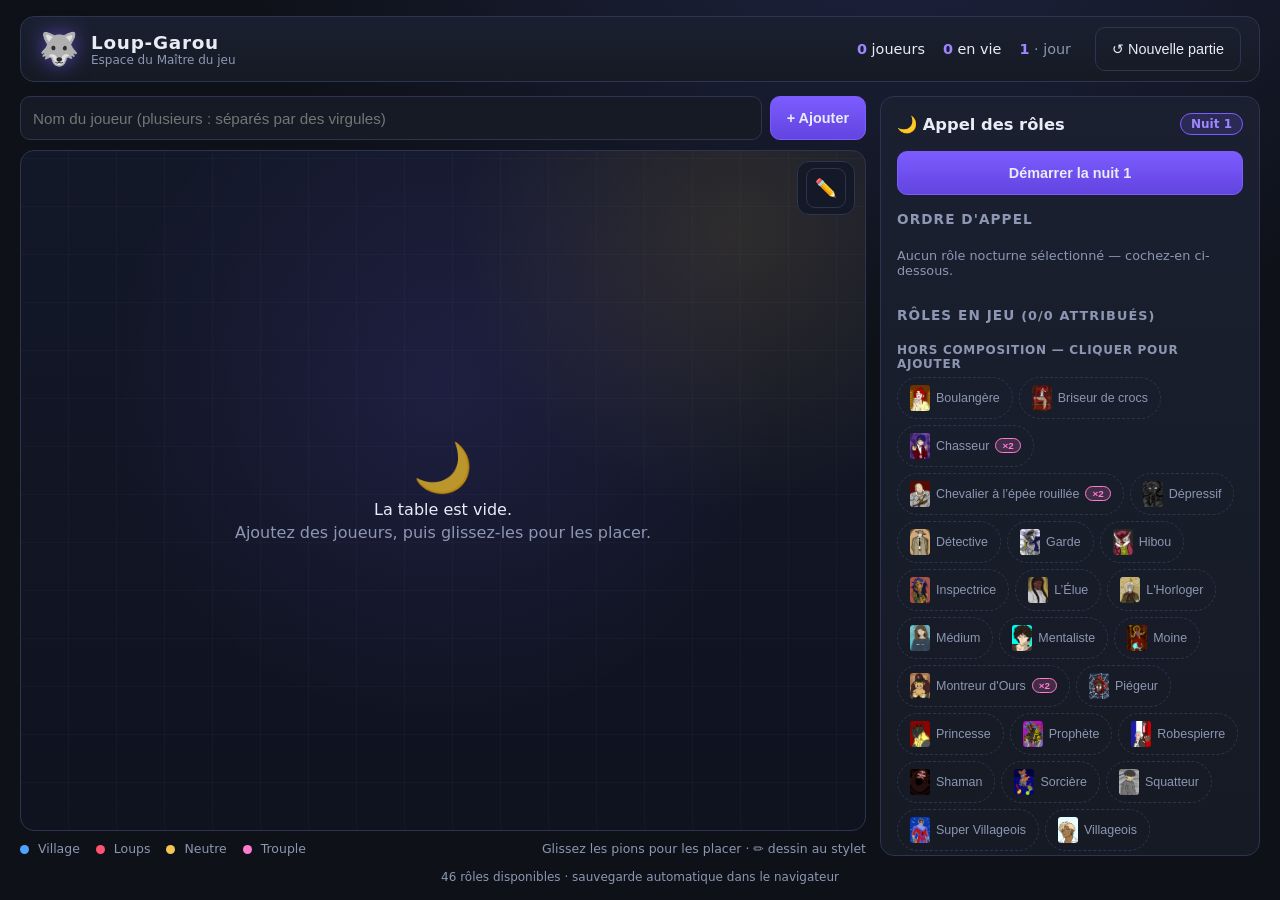
==== appMJ/index.html @ b8439ca7 "0.0.31" ====
<!doctype html>
<html lang="fr">
  <head>
    <meta charset="UTF-8" />
    <meta name="viewport" content="width=device-width, initial-scale=1.0, maximum-scale=1.0, user-scalable=no, viewport-fit=cover" />
    <title>Loup-Garou — Maître du jeu</title>
    <script type="module" crossorigin src="./assets/index-BihNCAXI.js"></script>
    <link rel="stylesheet" crossorigin href="./assets/index-w0S94AZw.css">
  </head>
  <body>
    <div id="root"></div>
  </body>
</html>
---- appMJ/assets/index-w0S94AZw.css ----
:root{--bg: #0e1118;--bg-2: #151a24;--panel: #1a2030;--panel-2: #212941;--line: #2c3550;--text: #e8ecf6;--muted: #8d97b3;--accent: #7c5cff;--accent-2: #9d86ff;--danger: #ff5470;--success: #3ddc97;--gold: #f5c451;--village: #4ea3ff;--loups: #ff5470;--neutre: #f5c451;--trouple: #ff7ad0;--radius: 14px;font-size:16px}*{box-sizing:border-box}html,body,#root{height:100%;margin:0}html{-webkit-text-size-adjust:100%}body{background:radial-gradient(1200px 800px at 70% -10%,#1d2340 0%,var(--bg) 55%);color:var(--text);font-family:Segoe UI,system-ui,-apple-system,Roboto,sans-serif;-webkit-font-smoothing:antialiased;overscroll-behavior:none;touch-action:manipulation}.app{height:100dvh;display:flex;flex-direction:column;padding:16px 20px;gap:14px;min-height:0}button,.btn,.role-chip,.token,.tool,.swatch{-webkit-tap-highlight-color:transparent;touch-action:manipulation}.muted{color:var(--muted)}.small{font-size:.8rem}.topbar{display:flex;align-items:center;gap:24px;background:linear-gradient(180deg,var(--panel) 0%,var(--bg-2) 100%);border:1px solid var(--line);border-radius:var(--radius);padding:10px 18px}.brand{display:flex;align-items:center;gap:12px}.brand-icon{font-size:2rem;filter:drop-shadow(0 0 10px rgba(124,92,255,.6))}.brand h1{margin:0;font-size:1.15rem;letter-spacing:.04em}.brand p{margin:0;font-size:.75rem}.stats{display:flex;gap:18px;margin-left:auto;font-size:.9rem}.stat b{color:var(--accent-2)}.topbar-actions{display:flex;gap:8px}.layout{flex:1;min-height:0;display:grid;grid-template-columns:minmax(0,1fr) 380px;gap:14px}.footer{text-align:center;font-size:.75rem}.btn{border:1px solid var(--line);background:var(--panel-2);color:var(--text);padding:10px 16px;border-radius:10px;font-size:.9rem;cursor:pointer;transition:transform .08s ease,background .15s ease,border-color .15s ease;white-space:nowrap;min-height:44px}.btn:hover:not(:disabled){border-color:var(--accent);transform:translateY(-1px)}.btn:disabled{opacity:.4;cursor:not-allowed}.btn-primary{background:linear-gradient(180deg,var(--accent) 0%,#6244e0 100%);border-color:var(--accent);font-weight:600}.btn-primary:hover:not(:disabled){background:linear-gradient(180deg,var(--accent-2) 0%,var(--accent) 100%)}.btn-danger{background:#ff547026;border-color:var(--danger);color:var(--danger)}.btn-success{background:#3ddc9721;border-color:var(--success);color:var(--success)}.btn-ghost{background:transparent}.btn-block{width:100%}.btn-icon{padding:8px 10px}.btn-mini{width:34px;height:34px;border-radius:8px;border:1px solid var(--line);background:transparent;color:var(--muted);cursor:pointer;font-size:1rem;line-height:1;min-height:34px}.btn-mini:hover:not(:disabled){color:var(--text);border-color:var(--accent)}.btn-mini:disabled{opacity:.3;cursor:not-allowed}.board-panel{display:flex;flex-direction:column;gap:10px;min-height:0}.add-form{display:flex;gap:8px}.add-form input{flex:1}input,select{background:var(--bg-2);border:1px solid var(--line);color:var(--text);border-radius:10px;padding:9px 12px;font-size:.95rem;outline:none;min-height:44px}input:focus,select:focus{border-color:var(--accent)}.board{flex:1;min-height:420px;border:1px solid var(--line);border-radius:var(--radius);overflow:hidden;background:radial-gradient(circle at 50% 35%,rgba(124,92,255,.12) 0%,transparent 55%),repeating-linear-gradient(0deg,transparent 0 47px,rgba(255,255,255,.025) 47px 48px),repeating-linear-gradient(90deg,transparent 0 47px,rgba(255,255,255,.025) 47px 48px),linear-gradient(180deg,#131829,#0f1320);touch-action:none;position:relative}.board-glow{position:absolute;top:0;right:0;bottom:0;left:0;pointer-events:none;background:radial-gradient(circle at 85% 12%,rgba(245,196,81,.12) 0%,transparent 30%)}.board-empty{position:absolute;top:0;right:0;bottom:0;left:0;display:flex;flex-direction:column;align-items:center;justify-content:center;gap:4px;text-align:center;pointer-events:none}.board-empty-icon{font-size:3rem;opacity:.7}.board-empty p{margin:0}.token{position:absolute;transform:translate(-50%,-50%);display:flex;flex-direction:column;align-items:center;gap:5px;cursor:grab;-webkit-user-select:none;user-select:none;z-index:2}.token:active{cursor:grabbing}.token-circle{width:60px;height:60px;border-radius:50%;display:flex;align-items:center;justify-content:center;font-size:1.6rem;font-weight:700;background:var(--panel-2);border:2px solid var(--line);box-shadow:0 6px 16px #00000073;transition:transform .08s ease,box-shadow .15s ease;overflow:hidden}.token-circle img{width:100%;height:100%;object-fit:cover;object-position:top center;pointer-events:none;display:block}.token-initial{color:var(--muted)}.token:hover .token-circle{transform:scale(1.08)}.token.team-village .token-circle{border-color:var(--village);box-shadow:0 0 14px #4ea3ff73,0 6px 16px #00000073}.token.team-loups .token-circle{border-color:var(--loups);box-shadow:0 0 14px #ff547080,0 6px 16px #00000073}.token.team-neutre .token-circle{border-color:var(--neutre);box-shadow:0 0 14px #f5c45173,0 6px 16px #00000073}.token.team-trouple .token-circle{border-color:var(--trouple);box-shadow:0 0 14px #ff7ad073,0 6px 16px #00000073}.token.selected .token-circle{outline:3px solid var(--accent);outline-offset:3px}.token-name{font-size:.75rem;padding:3px 8px;border-radius:999px;background:#0a0c14d9;border:1px solid var(--line);max-width:96px;overflow:hidden;text-overflow:ellipsis;white-space:nowrap}.token.dead{opacity:.55;filter:grayscale(.85)}.token.dead .token-name{text-decoration:line-through}.token.highlight-call .token-circle{outline:4px solid var(--accent);outline-offset:4px;box-shadow:0 0 20px #7c5cffbf,0 6px 16px #00000073}.token.highlight-potential .token-circle{outline:3px solid var(--gold);outline-offset:3px;box-shadow:0 0 16px #f5c451a6,0 6px 16px #00000073}.token.highlight-potential .token-name{background:#f5c45129;border-color:var(--gold);color:#fff3c0}.token-skull{position:absolute;top:-6px;right:-6px;font-size:1rem;filter:drop-shadow(0 2px 3px rgba(0,0,0,.7))}.player-editor{position:absolute;left:50%;bottom:14px;transform:translate(-50%);display:flex;gap:8px;align-items:center;flex-wrap:wrap;justify-content:center;background:#1a2030f7;border:1px solid var(--accent);border-radius:12px;padding:10px;box-shadow:0 10px 30px #0000008c;z-index:10;max-width:calc(100% - 24px)}.editor-name{width:130px}.editor-role{min-width:160px}.board-legend{display:flex;gap:16px;align-items:center;flex-wrap:wrap;font-size:.78rem;color:var(--muted)}.board-legend .muted{margin-left:auto}.dot{display:inline-block;width:9px;height:9px;border-radius:50%;margin-right:5px;vertical-align:middle}.dot.team-village{background:var(--village)}.dot.team-loups{background:var(--loups)}.dot.team-neutre{background:var(--neutre)}.dot.team-trouple{background:var(--trouple)}.dot.team-none{background:var(--line)}.role-panel{background:linear-gradient(180deg,var(--panel) 0%,var(--bg-2) 100%);border:1px solid var(--line);border-radius:var(--radius);padding:16px;overflow-y:auto;display:flex;flex-direction:column;gap:16px;min-height:0}.panel-head{display:flex;align-items:center;justify-content:space-between;gap:8px}.panel-head h2{margin:0;font-size:1.02rem}.night-badge{background:#7c5cff2e;border:1px solid var(--accent);color:var(--accent-2);padding:3px 10px;border-radius:999px;font-size:.75rem;font-weight:600}.night-controls{display:flex;flex-direction:column;gap:10px}.night-controls-row{display:flex;gap:8px}.night-controls-row .btn{flex:1}.current-call{display:flex;gap:12px;align-items:center;background:#7c5cff1f;border:1px solid var(--accent);border-radius:12px;padding:12px;animation:pulse 2s ease-in-out infinite}@keyframes pulse{0%,to{box-shadow:0 0 #7c5cff59}50%{box-shadow:0 0 0 7px #7c5cff00}}.current-call-icon{font-size:2rem}.current-call-img{width:52px;height:68px;object-fit:cover;object-position:top center;border-radius:8px;border:1px solid var(--accent);flex-shrink:0}.call-thumb{width:34px;height:46px;object-fit:cover;object-position:top center;border-radius:6px;border:1px solid var(--line);flex-shrink:0}.call-thumb-fallback,.current-call-img-fallback{display:flex;align-items:center;justify-content:center;background:var(--panel-2);color:var(--muted);font-weight:700}.twin-badge,.chip-twin{font-size:.62rem;font-weight:700;padding:1px 6px;border-radius:999px;background:#ff7ad02e;border:1px solid var(--trouple);color:var(--trouple)}.chip-count{font-size:.68rem;font-weight:700;min-width:16px;text-align:center;padding:1px 5px;border-radius:999px;background:#7c5cff59;color:var(--text)}.current-call-name{font-weight:700}.current-call-desc{font-size:.78rem;color:var(--muted);line-height:1.35}.panel-section h3{margin:0 0 8px;font-size:.85rem;text-transform:uppercase;letter-spacing:.08em;color:var(--muted)}.panel-section h4{margin:12px 0 6px;font-size:.75rem;text-transform:uppercase;letter-spacing:.06em}.call-list{list-style:none;margin:0;padding:0;display:flex;flex-direction:column;gap:6px;counter-reset:call}.call-item{display:flex;align-items:center;gap:8px;background:var(--bg-2);border:1px solid var(--line);border-left:3px solid var(--line);border-radius:10px;padding:8px 10px;transition:background .15s ease,border-color .15s ease}.call-item.status-current{background:#7c5cff29;border-color:var(--accent);border-left-color:var(--accent)}.call-item.status-called{border-left-color:var(--success)}.call-item.status-skipped{opacity:.5;border-left-color:var(--muted)}.call-item-main{display:flex;gap:9px;align-items:flex-start;flex:1;min-width:0}.call-icon{font-size:1.15rem;line-height:1.4}.call-info{min-width:0}.call-name{font-size:.88rem;font-weight:600;display:flex;align-items:center;gap:8px;flex-wrap:wrap}.status{font-size:.65rem;font-weight:600;padding:1px 7px;border-radius:999px;border:1px solid var(--line);color:var(--muted);text-transform:uppercase;letter-spacing:.04em}.status.status-current{border-color:var(--accent);color:var(--accent-2);background:#7c5cff33}.status.status-called{border-color:var(--success);color:var(--success);background:#3ddc971f}.call-holders{font-size:.76rem;color:var(--muted);margin-top:2px;line-height:1.5}.holder{background:none;border:none;padding:0;color:var(--text);font-size:.76rem;cursor:pointer;text-decoration:underline dotted;text-underline-offset:2px}.holder:hover{color:var(--accent-2)}.holder.dead{color:var(--danger);text-decoration:line-through}.skip-reason{font-style:italic}.call-item-actions{display:flex;flex-direction:column;gap:4px}.role-toggles{display:flex;flex-wrap:wrap;gap:6px}.role-chip{display:inline-flex;align-items:center;gap:6px;border-radius:999px;padding:7px 12px;font-size:.78rem;cursor:pointer;border:1px dashed var(--line);background:transparent;color:var(--muted);transition:all .15s ease;min-height:36px}.role-chip.on{border-style:solid;border-color:var(--accent);background:#7c5cff24;color:var(--text)}.role-chip:hover{transform:translateY(-1px);border-color:var(--accent-2)}.chip-icon{font-size:.9rem}.chip-img{width:20px;height:26px;object-fit:cover;object-position:top center;border-radius:3px;flex-shrink:0}.chip-img-fallback{display:flex;align-items:center;justify-content:center;background:var(--panel-2);color:var(--muted);font-size:.6rem;font-weight:700}.chip-no-call{font-size:.7rem;color:var(--gold)}.draw-canvas{position:absolute;top:0;right:0;bottom:0;left:0;z-index:5;pointer-events:none;touch-action:none;user-select:none;-webkit-user-select:none}.draw-canvas.active{pointer-events:auto;cursor:crosshair}.draw-toolbar{position:absolute;top:10px;right:10px;z-index:20;display:flex;gap:6px;align-items:center;background:#141828eb;border:1px solid var(--line);border-radius:12px;padding:6px 8px;-webkit-backdrop-filter:blur(4px);backdrop-filter:blur(4px)}.tool{width:40px;height:40px;border-radius:9px;border:1px solid var(--line);background:transparent;color:var(--text);font-size:1.1rem;cursor:pointer;display:flex;align-items:center;justify-content:center;min-height:40px}.tool.active{border-color:var(--accent);background:#7c5cff38}.swatch{width:30px;height:30px;border-radius:50%;border:2px solid var(--line);cursor:pointer;min-height:30px}.swatch.active{border-color:#fff;box-shadow:0 0 0 2px var(--accent)}.tool:disabled{opacity:.35;cursor:not-allowed}.tool-sep{width:1px;height:24px;background:var(--line)}.draw-layers{position:absolute;top:60px;right:10px;z-index:20;width:268px;display:flex;flex-direction:column;gap:6px;background:#141828f0;border:1px solid var(--line);border-radius:12px;padding:8px;-webkit-backdrop-filter:blur(4px);backdrop-filter:blur(4px)}.draw-layers-title{font-size:.72rem;text-transform:uppercase;letter-spacing:.06em;color:var(--muted);padding:0 2px}.draw-layer{display:flex;align-items:center;gap:6px;min-height:46px;padding:4px 8px;border:1px solid transparent;border-radius:9px;cursor:pointer;background:#ffffff08}.draw-layer.active{border-color:var(--accent);background:#7c5cff33}.layer-eye{width:28px;height:28px;min-width:28px;border-radius:7px;border:1px solid var(--line);background:transparent;color:var(--text);cursor:pointer;display:flex;align-items:center;justify-content:center;font-size:.95rem}.layer-name{flex:1;min-width:0;background:transparent;border:none;border-bottom:1px solid transparent;color:var(--text);font-size:.85rem;padding:4px 2px}.layer-name:focus{outline:none;border-bottom-color:var(--accent)}.layer-name-text{flex:1;min-width:0;color:var(--text);font-size:.85rem;padding:8px 2px;overflow:hidden;text-overflow:ellipsis;white-space:nowrap}.layer-count{font-size:.7rem;color:var(--muted);min-width:16px;text-align:right}.layer-btn{width:24px;height:26px;min-width:24px;border-radius:6px;border:1px solid var(--line);background:transparent;color:var(--text);cursor:pointer;font-size:.85rem;display:flex;align-items:center;justify-content:center}.layer-btn:disabled{opacity:.3;cursor:not-allowed}.layer-del:hover{border-color:var(--danger);color:var(--danger)}@media(max-width:1024px){.app{height:auto;min-height:100dvh;padding:12px}.layout{grid-template-columns:1fr}.board{min-height:60vh}.role-panel{max-height:none;overflow:visible}.stats{display:none}}
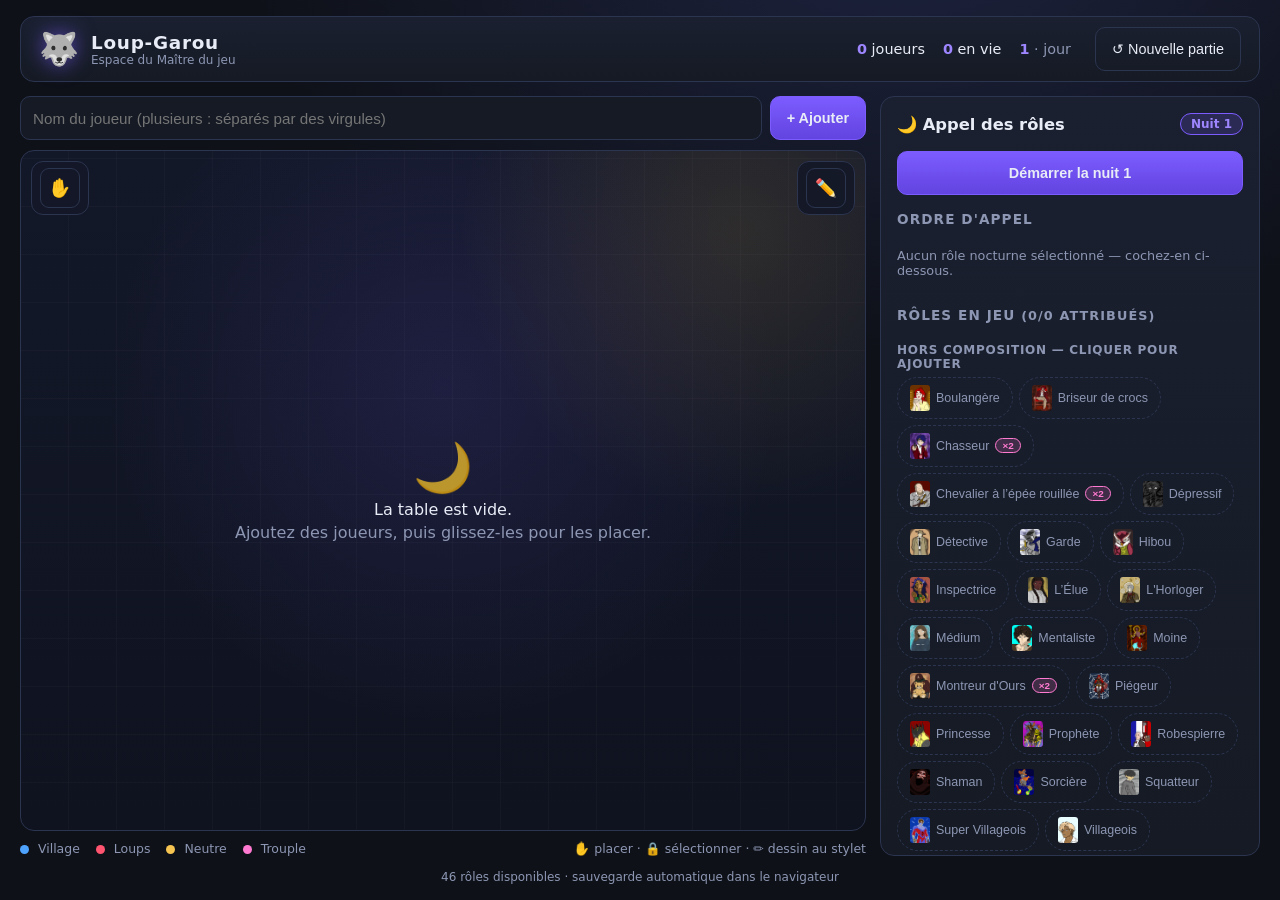
==== commit 643488a6: "0.0.32" ====
--- a/appMJ/index.html
+++ b/appMJ/index.html
@@ -4,8 +4,8 @@
     <meta charset="UTF-8" />
     <meta name="viewport" content="width=device-width, initial-scale=1.0, maximum-scale=1.0, user-scalable=no, viewport-fit=cover" />
     <title>Loup-Garou — Maître du jeu</title>
-    <script type="module" crossorigin src="./assets/index-BihNCAXI.js"></script>
-    <link rel="stylesheet" crossorigin href="./assets/index-w0S94AZw.css">
+    <script type="module" crossorigin src="./assets/index-6me5AKUA.js"></script>
+    <link rel="stylesheet" crossorigin href="./assets/index-BMszL9v5.css">
   </head>
   <body>
     <div id="root"></div>
--- a/appMJ/assets/index-BMszL9v5.css
+++ b/appMJ/assets/index-BMszL9v5.css
@@ -0,0 +1 @@
+:root{--bg: #0e1118;--bg-2: #151a24;--panel: #1a2030;--panel-2: #212941;--line: #2c3550;--text: #e8ecf6;--muted: #8d97b3;--accent: #7c5cff;--accent-2: #9d86ff;--danger: #ff5470;--success: #3ddc97;--gold: #f5c451;--village: #4ea3ff;--loups: #ff5470;--neutre: #f5c451;--trouple: #ff7ad0;--radius: 14px;font-size:16px}*{box-sizing:border-box}html,body,#root{height:100%;margin:0}html{-webkit-text-size-adjust:100%}body{background:radial-gradient(1200px 800px at 70% -10%,#1d2340 0%,var(--bg) 55%);color:var(--text);font-family:Segoe UI,system-ui,-apple-system,Roboto,sans-serif;-webkit-font-smoothing:antialiased;overscroll-behavior:none;touch-action:manipulation}.app{height:100dvh;display:flex;flex-direction:column;padding:16px 20px;gap:14px;min-height:0}button,.btn,.role-chip,.token,.tool,.swatch{-webkit-tap-highlight-color:transparent;touch-action:manipulation}.muted{color:var(--muted)}.small{font-size:.8rem}.topbar{display:flex;align-items:center;gap:24px;background:linear-gradient(180deg,var(--panel) 0%,var(--bg-2) 100%);border:1px solid var(--line);border-radius:var(--radius);padding:10px 18px}.brand{display:flex;align-items:center;gap:12px}.brand-icon{font-size:2rem;filter:drop-shadow(0 0 10px rgba(124,92,255,.6))}.brand h1{margin:0;font-size:1.15rem;letter-spacing:.04em}.brand p{margin:0;font-size:.75rem}.stats{display:flex;gap:18px;margin-left:auto;font-size:.9rem}.stat b{color:var(--accent-2)}.topbar-actions{display:flex;gap:8px}.layout{flex:1;min-height:0;display:grid;grid-template-columns:minmax(0,1fr) 380px;gap:14px}.footer{text-align:center;font-size:.75rem}.btn{border:1px solid var(--line);background:var(--panel-2);color:var(--text);padding:10px 16px;border-radius:10px;font-size:.9rem;cursor:pointer;transition:transform .08s ease,background .15s ease,border-color .15s ease;white-space:nowrap;min-height:44px}.btn:hover:not(:disabled){border-color:var(--accent);transform:translateY(-1px)}.btn:disabled{opacity:.4;cursor:not-allowed}.btn-primary{background:linear-gradient(180deg,var(--accent) 0%,#6244e0 100%);border-color:var(--accent);font-weight:600}.btn-primary:hover:not(:disabled){background:linear-gradient(180deg,var(--accent-2) 0%,var(--accent) 100%)}.btn-danger{background:#ff547026;border-color:var(--danger);color:var(--danger)}.btn-success{background:#3ddc9721;border-color:var(--success);color:var(--success)}.btn-ghost{background:transparent}.btn-block{width:100%}.btn-icon{padding:8px 10px}.btn-mini{width:34px;height:34px;border-radius:8px;border:1px solid var(--line);background:transparent;color:var(--muted);cursor:pointer;font-size:1rem;line-height:1;min-height:34px}.btn-mini:hover:not(:disabled){color:var(--text);border-color:var(--accent)}.btn-mini:disabled{opacity:.3;cursor:not-allowed}.board-panel{display:flex;flex-direction:column;gap:10px;min-height:0}.add-form{display:flex;gap:8px}.add-form input{flex:1}input,select{background:var(--bg-2);border:1px solid var(--line);color:var(--text);border-radius:10px;padding:9px 12px;font-size:.95rem;outline:none;min-height:44px}input:focus,select:focus{border-color:var(--accent)}.board{flex:1;min-height:420px;border:1px solid var(--line);border-radius:var(--radius);overflow:hidden;background:radial-gradient(circle at 50% 35%,rgba(124,92,255,.12) 0%,transparent 55%),repeating-linear-gradient(0deg,transparent 0 47px,rgba(255,255,255,.025) 47px 48px),repeating-linear-gradient(90deg,transparent 0 47px,rgba(255,255,255,.025) 47px 48px),linear-gradient(180deg,#131829,#0f1320);touch-action:none;position:relative}.board-glow{position:absolute;top:0;right:0;bottom:0;left:0;pointer-events:none;background:radial-gradient(circle at 85% 12%,rgba(245,196,81,.12) 0%,transparent 30%)}.board-empty{position:absolute;top:0;right:0;bottom:0;left:0;display:flex;flex-direction:column;align-items:center;justify-content:center;gap:4px;text-align:center;pointer-events:none}.board-empty-icon{font-size:3rem;opacity:.7}.board-empty p{margin:0}.token{position:absolute;transform:translate(-50%,-50%);display:flex;flex-direction:column;align-items:center;gap:5px;cursor:grab;-webkit-user-select:none;user-select:none;z-index:2}.token:active{cursor:grabbing}.token-circle{width:60px;height:60px;border-radius:50%;display:flex;align-items:center;justify-content:center;font-size:1.6rem;font-weight:700;background:var(--panel-2);border:2px solid var(--line);box-shadow:0 6px 16px #00000073;transition:transform .08s ease,box-shadow .15s ease;overflow:hidden}.token-circle img{width:100%;height:100%;object-fit:cover;object-position:top center;pointer-events:none;display:block}.token-initial{color:var(--muted)}.token:hover .token-circle{transform:scale(1.08)}.token.team-village .token-circle{border-color:var(--village);box-shadow:0 0 14px #4ea3ff73,0 6px 16px #00000073}.token.team-loups .token-circle{border-color:var(--loups);box-shadow:0 0 14px #ff547080,0 6px 16px #00000073}.token.team-neutre .token-circle{border-color:var(--neutre);box-shadow:0 0 14px #f5c45173,0 6px 16px #00000073}.token.team-trouple .token-circle{border-color:var(--trouple);box-shadow:0 0 14px #ff7ad073,0 6px 16px #00000073}.token.selected .token-circle{outline:3px solid var(--accent);outline-offset:3px}.token-name{font-size:.75rem;padding:3px 8px;border-radius:999px;background:#0a0c14d9;border:1px solid var(--line);max-width:96px;overflow:hidden;text-overflow:ellipsis;white-space:nowrap}.token.dead{opacity:.55;filter:grayscale(.85)}.token.dead .token-name{text-decoration:line-through}.token.highlight-call .token-circle{outline:4px solid var(--accent);outline-offset:4px;box-shadow:0 0 20px #7c5cffbf,0 6px 16px #00000073}.token.highlight-potential .token-circle{outline:3px solid var(--gold);outline-offset:3px;box-shadow:0 0 16px #f5c451a6,0 6px 16px #00000073}.token.highlight-potential .token-name{background:#f5c45129;border-color:var(--gold);color:#fff3c0}.token-skull{position:absolute;top:-6px;right:-6px;font-size:1rem;filter:drop-shadow(0 2px 3px rgba(0,0,0,.7))}.player-editor{position:absolute;left:50%;bottom:14px;transform:translate(-50%);display:flex;gap:8px;align-items:center;flex-wrap:wrap;justify-content:center;background:#1a2030f7;border:1px solid var(--accent);border-radius:12px;padding:10px;box-shadow:0 10px 30px #0000008c;z-index:10;max-width:calc(100% - 24px)}.editor-name{width:130px}.editor-role{min-width:160px}.board-legend{display:flex;gap:16px;align-items:center;flex-wrap:wrap;font-size:.78rem;color:var(--muted)}.board-legend .muted{margin-left:auto}.dot{display:inline-block;width:9px;height:9px;border-radius:50%;margin-right:5px;vertical-align:middle}.dot.team-village{background:var(--village)}.dot.team-loups{background:var(--loups)}.dot.team-neutre{background:var(--neutre)}.dot.team-trouple{background:var(--trouple)}.dot.team-none{background:var(--line)}.role-panel{background:linear-gradient(180deg,var(--panel) 0%,var(--bg-2) 100%);border:1px solid var(--line);border-radius:var(--radius);padding:16px;overflow-y:auto;display:flex;flex-direction:column;gap:16px;min-height:0}.panel-head{display:flex;align-items:center;justify-content:space-between;gap:8px}.panel-head h2{margin:0;font-size:1.02rem}.night-badge{background:#7c5cff2e;border:1px solid var(--accent);color:var(--accent-2);padding:3px 10px;border-radius:999px;font-size:.75rem;font-weight:600}.night-controls{display:flex;flex-direction:column;gap:10px}.night-controls-row{display:flex;gap:8px}.night-controls-row .btn{flex:1}.current-call{display:flex;gap:12px;align-items:center;background:#7c5cff1f;border:1px solid var(--accent);border-radius:12px;padding:12px;animation:pulse 2s ease-in-out infinite}@keyframes pulse{0%,to{box-shadow:0 0 #7c5cff59}50%{box-shadow:0 0 0 7px #7c5cff00}}.current-call-icon{font-size:2rem}.current-call-img{width:52px;height:68px;object-fit:cover;object-position:top center;border-radius:8px;border:1px solid var(--accent);flex-shrink:0}.call-thumb{width:34px;height:46px;object-fit:cover;object-position:top center;border-radius:6px;border:1px solid var(--line);flex-shrink:0}.call-thumb-fallback,.current-call-img-fallback{display:flex;align-items:center;justify-content:center;background:var(--panel-2);color:var(--muted);font-weight:700}.twin-badge,.chip-twin{font-size:.62rem;font-weight:700;padding:1px 6px;border-radius:999px;background:#ff7ad02e;border:1px solid var(--trouple);color:var(--trouple)}.chip-count{font-size:.68rem;font-weight:700;min-width:16px;text-align:center;padding:1px 5px;border-radius:999px;background:#7c5cff59;color:var(--text)}.current-call-name{font-weight:700}.current-call-desc{font-size:.78rem;color:var(--muted);line-height:1.35}.panel-section h3{margin:0 0 8px;font-size:.85rem;text-transform:uppercase;letter-spacing:.08em;color:var(--muted)}.panel-section h4{margin:12px 0 6px;font-size:.75rem;text-transform:uppercase;letter-spacing:.06em}.call-list{list-style:none;margin:0;padding:0;display:flex;flex-direction:column;gap:6px;counter-reset:call}.call-item{display:flex;align-items:center;gap:8px;background:var(--bg-2);border:1px solid var(--line);border-left:3px solid var(--line);border-radius:10px;padding:8px 10px;transition:background .15s ease,border-color .15s ease}.call-item.status-current{background:#7c5cff29;border-color:var(--accent);border-left-color:var(--accent)}.call-item.status-called{border-left-color:var(--success)}.call-item.status-skipped{opacity:.5;border-left-color:var(--muted)}.call-item-main{display:flex;gap:9px;align-items:flex-start;flex:1;min-width:0}.call-icon{font-size:1.15rem;line-height:1.4}.call-info{min-width:0}.call-name{font-size:.88rem;font-weight:600;display:flex;align-items:center;gap:8px;flex-wrap:wrap}.status{font-size:.65rem;font-weight:600;padding:1px 7px;border-radius:999px;border:1px solid var(--line);color:var(--muted);text-transform:uppercase;letter-spacing:.04em}.status.status-current{border-color:var(--accent);color:var(--accent-2);background:#7c5cff33}.status.status-called{border-color:var(--success);color:var(--success);background:#3ddc971f}.call-holders{font-size:.76rem;color:var(--muted);margin-top:2px;line-height:1.5}.holder{background:none;border:none;padding:0;color:var(--text);font-size:.76rem;cursor:pointer;text-decoration:underline dotted;text-underline-offset:2px}.holder:hover{color:var(--accent-2)}.holder.dead{color:var(--danger);text-decoration:line-through}.skip-reason{font-style:italic}.call-item-actions{display:flex;flex-direction:column;gap:4px}.role-toggles{display:flex;flex-wrap:wrap;gap:6px}.role-chip{display:inline-flex;align-items:center;gap:6px;border-radius:999px;padding:7px 12px;font-size:.78rem;cursor:pointer;border:1px dashed var(--line);background:transparent;color:var(--muted);transition:all .15s ease;min-height:36px}.role-chip.on{border-style:solid;border-color:var(--accent);background:#7c5cff24;color:var(--text)}.role-chip:hover{transform:translateY(-1px);border-color:var(--accent-2)}.chip-icon{font-size:.9rem}.chip-img{width:20px;height:26px;object-fit:cover;object-position:top center;border-radius:3px;flex-shrink:0}.chip-img-fallback{display:flex;align-items:center;justify-content:center;background:var(--panel-2);color:var(--muted);font-size:.6rem;font-weight:700}.chip-no-call{font-size:.7rem;color:var(--gold)}.draw-canvas{position:absolute;top:0;right:0;bottom:0;left:0;z-index:5;pointer-events:none;touch-action:none;user-select:none;-webkit-user-select:none}.draw-canvas.active{pointer-events:auto;cursor:crosshair}.draw-toolbar{position:absolute;top:10px;right:10px;z-index:20;display:flex;gap:6px;align-items:center;background:#141828eb;border:1px solid var(--line);border-radius:12px;padding:6px 8px;-webkit-backdrop-filter:blur(4px);backdrop-filter:blur(4px)}.place-toolbar{position:absolute;top:10px;left:10px;z-index:20;display:flex;gap:6px;align-items:center;background:#141828eb;border:1px solid var(--line);border-radius:12px;padding:6px 8px;-webkit-backdrop-filter:blur(4px);backdrop-filter:blur(4px)}.board.place-locked .token,.board.place-locked .token:active{cursor:pointer}.tool{width:40px;height:40px;border-radius:9px;border:1px solid var(--line);background:transparent;color:var(--text);font-size:1.1rem;cursor:pointer;display:flex;align-items:center;justify-content:center;min-height:40px}.tool.active{border-color:var(--accent);background:#7c5cff38}.swatch{width:30px;height:30px;border-radius:50%;border:2px solid var(--line);cursor:pointer;min-height:30px}.swatch.active{border-color:#fff;box-shadow:0 0 0 2px var(--accent)}.tool:disabled{opacity:.35;cursor:not-allowed}.tool-sep{width:1px;height:24px;background:var(--line)}.draw-layers{position:absolute;top:60px;right:10px;z-index:20;width:268px;display:flex;flex-direction:column;gap:6px;background:#141828f0;border:1px solid var(--line);border-radius:12px;padding:8px;-webkit-backdrop-filter:blur(4px);backdrop-filter:blur(4px)}.draw-layers-title{font-size:.72rem;text-transform:uppercase;letter-spacing:.06em;color:var(--muted);padding:0 2px}.draw-layer{display:flex;align-items:center;gap:6px;min-height:46px;padding:4px 8px;border:1px solid transparent;border-radius:9px;cursor:pointer;background:#ffffff08}.draw-layer.active{border-color:var(--accent);background:#7c5cff33}.layer-eye{width:28px;height:28px;min-width:28px;border-radius:7px;border:1px solid var(--line);background:transparent;color:var(--text);cursor:pointer;display:flex;align-items:center;justify-content:center;font-size:.95rem}.layer-name{flex:1;min-width:0;background:transparent;border:none;border-bottom:1px solid transparent;color:var(--text);font-size:.85rem;padding:4px 2px}.layer-name:focus{outline:none;border-bottom-color:var(--accent)}.layer-name-text{flex:1;min-width:0;color:var(--text);font-size:.85rem;padding:8px 2px;overflow:hidden;text-overflow:ellipsis;white-space:nowrap}.layer-count{font-size:.7rem;color:var(--muted);min-width:16px;text-align:right}.layer-btn{width:24px;height:26px;min-width:24px;border-radius:6px;border:1px solid var(--line);background:transparent;color:var(--text);cursor:pointer;font-size:.85rem;display:flex;align-items:center;justify-content:center}.layer-btn:disabled{opacity:.3;cursor:not-allowed}.layer-del:hover{border-color:var(--danger);color:var(--danger)}@media(max-width:1024px){.app{height:auto;min-height:100dvh;padding:12px}.layout{grid-template-columns:1fr}.board{min-height:60vh}.role-panel{max-height:none;overflow:visible}.stats{display:none}}
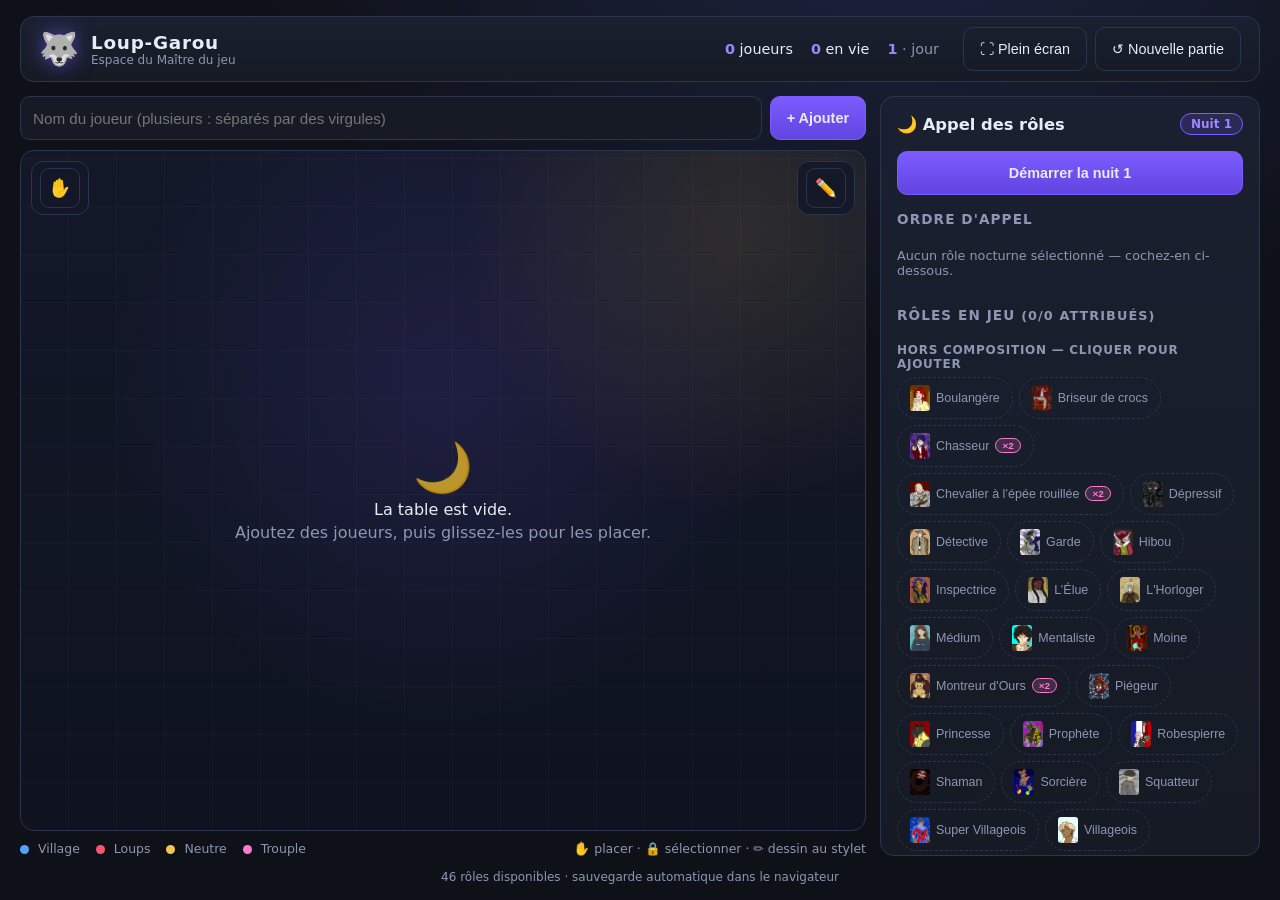
==== commit 92b73098: "0.0.33" ====
--- a/appMJ/index.html
+++ b/appMJ/index.html
@@ -4,8 +4,8 @@
     <meta charset="UTF-8" />
     <meta name="viewport" content="width=device-width, initial-scale=1.0, maximum-scale=1.0, user-scalable=no, viewport-fit=cover" />
     <title>Loup-Garou — Maître du jeu</title>
-    <script type="module" crossorigin src="./assets/index-6me5AKUA.js"></script>
-    <link rel="stylesheet" crossorigin href="./assets/index-BMszL9v5.css">
+    <script type="module" crossorigin src="./assets/index-BoTHQ-Fe.js"></script>
+    <link rel="stylesheet" crossorigin href="./assets/index-C7vZO_1y.css">
   </head>
   <body>
     <div id="root"></div>
--- a/appMJ/assets/index-C7vZO_1y.css
+++ b/appMJ/assets/index-C7vZO_1y.css
@@ -0,0 +1 @@
+:root{--bg: #0e1118;--bg-2: #151a24;--panel: #1a2030;--panel-2: #212941;--line: #2c3550;--text: #e8ecf6;--muted: #8d97b3;--accent: #7c5cff;--accent-2: #9d86ff;--danger: #ff5470;--success: #3ddc97;--gold: #f5c451;--village: #4ea3ff;--loups: #ff5470;--neutre: #f5c451;--trouple: #ff7ad0;--radius: 14px;font-size:16px}*{box-sizing:border-box}html,body,#root{height:100%;margin:0}html{-webkit-text-size-adjust:100%}body{background:radial-gradient(1200px 800px at 70% -10%,#1d2340 0%,var(--bg) 55%);color:var(--text);font-family:Segoe UI,system-ui,-apple-system,Roboto,sans-serif;-webkit-font-smoothing:antialiased;overscroll-behavior:none;touch-action:manipulation}.app{height:100dvh;display:flex;flex-direction:column;padding:16px 20px;gap:14px;min-height:0}button,.btn,.role-chip,.token,.tool,.swatch{-webkit-tap-highlight-color:transparent;touch-action:manipulation}.muted{color:var(--muted)}.small{font-size:.8rem}.topbar{display:flex;align-items:center;gap:24px;background:linear-gradient(180deg,var(--panel) 0%,var(--bg-2) 100%);border:1px solid var(--line);border-radius:var(--radius);padding:10px 18px}.brand{display:flex;align-items:center;gap:12px}.brand-icon{font-size:2rem;filter:drop-shadow(0 0 10px rgba(124,92,255,.6))}.brand h1{margin:0;font-size:1.15rem;letter-spacing:.04em}.brand p{margin:0;font-size:.75rem}.stats{display:flex;gap:18px;margin-left:auto;font-size:.9rem}.stat b{color:var(--accent-2)}.topbar-actions{display:flex;gap:8px}.layout{flex:1;min-height:0;display:grid;grid-template-columns:minmax(0,1fr) 380px;gap:14px}.footer{text-align:center;font-size:.75rem}.btn{border:1px solid var(--line);background:var(--panel-2);color:var(--text);padding:10px 16px;border-radius:10px;font-size:.9rem;cursor:pointer;transition:transform .08s ease,background .15s ease,border-color .15s ease;white-space:nowrap;min-height:44px}.btn:hover:not(:disabled){border-color:var(--accent);transform:translateY(-1px)}.btn:disabled{opacity:.4;cursor:not-allowed}.btn-primary{background:linear-gradient(180deg,var(--accent) 0%,#6244e0 100%);border-color:var(--accent);font-weight:600}.btn-primary:hover:not(:disabled){background:linear-gradient(180deg,var(--accent-2) 0%,var(--accent) 100%)}.btn-danger{background:#ff547026;border-color:var(--danger);color:var(--danger)}.btn-success{background:#3ddc9721;border-color:var(--success);color:var(--success)}.btn-ghost{background:transparent}.btn-block{width:100%}.btn-icon{padding:8px 10px}.btn-mini{width:34px;height:34px;border-radius:8px;border:1px solid var(--line);background:transparent;color:var(--muted);cursor:pointer;font-size:1rem;line-height:1;min-height:34px}.btn-mini:hover:not(:disabled){color:var(--text);border-color:var(--accent)}.btn-mini:disabled{opacity:.3;cursor:not-allowed}.board-panel{display:flex;flex-direction:column;gap:10px;min-height:0}.add-form{display:flex;gap:8px}.add-form input{flex:1}input,select{background:var(--bg-2);border:1px solid var(--line);color:var(--text);border-radius:10px;padding:9px 12px;font-size:.95rem;outline:none;min-height:44px}input:focus,select:focus{border-color:var(--accent)}.board{flex:1;min-height:420px;border:1px solid var(--line);border-radius:var(--radius);overflow:hidden;background:radial-gradient(circle at 50% 35%,rgba(124,92,255,.12) 0%,transparent 55%),repeating-linear-gradient(0deg,transparent 0 47px,rgba(255,255,255,.025) 47px 48px),repeating-linear-gradient(90deg,transparent 0 47px,rgba(255,255,255,.025) 47px 48px),linear-gradient(180deg,#131829,#0f1320);touch-action:none;position:relative}.board-glow{position:absolute;top:0;right:0;bottom:0;left:0;pointer-events:none;background:radial-gradient(circle at 85% 12%,rgba(245,196,81,.12) 0%,transparent 30%)}.board-scene{position:absolute;top:0;right:0;bottom:0;left:0;transform-origin:center center;will-change:transform}.board-empty{position:absolute;top:0;right:0;bottom:0;left:0;display:flex;flex-direction:column;align-items:center;justify-content:center;gap:4px;text-align:center;pointer-events:none}.board-empty-icon{font-size:3rem;opacity:.7}.board-empty p{margin:0}.token{position:absolute;transform:translate(-50%,-50%);display:flex;flex-direction:column;align-items:center;gap:5px;cursor:grab;-webkit-user-select:none;user-select:none;z-index:2}.token:active{cursor:grabbing}.token-circle{width:60px;height:60px;border-radius:50%;display:flex;align-items:center;justify-content:center;font-size:1.6rem;font-weight:700;background:var(--panel-2);border:2px solid var(--line);box-shadow:0 6px 16px #00000073;transition:transform .08s ease,box-shadow .15s ease;overflow:hidden}.token-circle img{width:100%;height:100%;object-fit:cover;object-position:top center;pointer-events:none;display:block}.token-initial{color:var(--muted)}.token:hover .token-circle{transform:scale(1.08)}.token.team-village .token-circle{border-color:var(--village);box-shadow:0 0 14px #4ea3ff73,0 6px 16px #00000073}.token.team-loups .token-circle{border-color:var(--loups);box-shadow:0 0 14px #ff547080,0 6px 16px #00000073}.token.team-neutre .token-circle{border-color:var(--neutre);box-shadow:0 0 14px #f5c45173,0 6px 16px #00000073}.token.team-trouple .token-circle{border-color:var(--trouple);box-shadow:0 0 14px #ff7ad073,0 6px 16px #00000073}.token.selected .token-circle{outline:3px solid var(--accent);outline-offset:3px}.token-name{font-size:.75rem;padding:3px 8px;border-radius:999px;background:#0a0c14d9;border:1px solid var(--line);max-width:96px;overflow:hidden;text-overflow:ellipsis;white-space:nowrap}.token.dead{opacity:.55;filter:grayscale(.85)}.token.dead .token-name{text-decoration:line-through}.token.highlight-call .token-circle{outline:4px solid var(--accent);outline-offset:4px;box-shadow:0 0 20px #7c5cffbf,0 6px 16px #00000073}.token.highlight-potential .token-circle{outline:3px solid var(--gold);outline-offset:3px;box-shadow:0 0 16px #f5c451a6,0 6px 16px #00000073}.token.highlight-potential .token-name{background:#f5c45129;border-color:var(--gold);color:#fff3c0}.token-skull{position:absolute;top:-6px;right:-6px;font-size:1rem;filter:drop-shadow(0 2px 3px rgba(0,0,0,.7))}.player-editor{position:absolute;left:50%;bottom:14px;transform:translate(-50%);display:flex;gap:8px;align-items:center;flex-wrap:wrap;justify-content:center;background:#1a2030f7;border:1px solid var(--accent);border-radius:12px;padding:10px;box-shadow:0 10px 30px #0000008c;z-index:10;max-width:calc(100% - 24px)}.editor-name{width:130px}.editor-role{min-width:160px}.board-legend{display:flex;gap:16px;align-items:center;flex-wrap:wrap;font-size:.78rem;color:var(--muted)}.board-legend .muted{margin-left:auto}.dot{display:inline-block;width:9px;height:9px;border-radius:50%;margin-right:5px;vertical-align:middle}.dot.team-village{background:var(--village)}.dot.team-loups{background:var(--loups)}.dot.team-neutre{background:var(--neutre)}.dot.team-trouple{background:var(--trouple)}.dot.team-none{background:var(--line)}.role-panel{background:linear-gradient(180deg,var(--panel) 0%,var(--bg-2) 100%);border:1px solid var(--line);border-radius:var(--radius);padding:16px;overflow-y:auto;display:flex;flex-direction:column;gap:16px;min-height:0}.panel-head{display:flex;align-items:center;justify-content:space-between;gap:8px}.panel-head h2{margin:0;font-size:1.02rem}.night-badge{background:#7c5cff2e;border:1px solid var(--accent);color:var(--accent-2);padding:3px 10px;border-radius:999px;font-size:.75rem;font-weight:600}.night-controls{display:flex;flex-direction:column;gap:10px}.night-controls-row{display:flex;gap:8px}.night-controls-row .btn{flex:1}.current-call{display:flex;gap:12px;align-items:center;background:#7c5cff1f;border:1px solid var(--accent);border-radius:12px;padding:12px;animation:pulse 2s ease-in-out infinite}@keyframes pulse{0%,to{box-shadow:0 0 #7c5cff59}50%{box-shadow:0 0 0 7px #7c5cff00}}.current-call-icon{font-size:2rem}.current-call-img{width:52px;height:68px;object-fit:cover;object-position:top center;border-radius:8px;border:1px solid var(--accent);flex-shrink:0}.call-thumb{width:34px;height:46px;object-fit:cover;object-position:top center;border-radius:6px;border:1px solid var(--line);flex-shrink:0}.call-thumb-fallback,.current-call-img-fallback{display:flex;align-items:center;justify-content:center;background:var(--panel-2);color:var(--muted);font-weight:700}.twin-badge,.chip-twin{font-size:.62rem;font-weight:700;padding:1px 6px;border-radius:999px;background:#ff7ad02e;border:1px solid var(--trouple);color:var(--trouple)}.chip-count{font-size:.68rem;font-weight:700;min-width:16px;text-align:center;padding:1px 5px;border-radius:999px;background:#7c5cff59;color:var(--text)}.current-call-name{font-weight:700}.current-call-desc{font-size:.78rem;color:var(--muted);line-height:1.35}.panel-section h3{margin:0 0 8px;font-size:.85rem;text-transform:uppercase;letter-spacing:.08em;color:var(--muted)}.panel-section h4{margin:12px 0 6px;font-size:.75rem;text-transform:uppercase;letter-spacing:.06em}.call-list{list-style:none;margin:0;padding:0;display:flex;flex-direction:column;gap:6px;counter-reset:call}.call-item{display:flex;align-items:center;gap:8px;background:var(--bg-2);border:1px solid var(--line);border-left:3px solid var(--line);border-radius:10px;padding:8px 10px;transition:background .15s ease,border-color .15s ease}.call-item.status-current{background:#7c5cff29;border-color:var(--accent);border-left-color:var(--accent)}.call-item.status-called{border-left-color:var(--success)}.call-item.status-skipped{opacity:.5;border-left-color:var(--muted)}.call-item-main{display:flex;gap:9px;align-items:flex-start;flex:1;min-width:0}.call-icon{font-size:1.15rem;line-height:1.4}.call-info{min-width:0}.call-name{font-size:.88rem;font-weight:600;display:flex;align-items:center;gap:8px;flex-wrap:wrap}.status{font-size:.65rem;font-weight:600;padding:1px 7px;border-radius:999px;border:1px solid var(--line);color:var(--muted);text-transform:uppercase;letter-spacing:.04em}.status.status-current{border-color:var(--accent);color:var(--accent-2);background:#7c5cff33}.status.status-called{border-color:var(--success);color:var(--success);background:#3ddc971f}.call-holders{font-size:.76rem;color:var(--muted);margin-top:2px;line-height:1.5}.holder{background:none;border:none;padding:0;color:var(--text);font-size:.76rem;cursor:pointer;text-decoration:underline dotted;text-underline-offset:2px}.holder:hover{color:var(--accent-2)}.holder.dead{color:var(--danger);text-decoration:line-through}.skip-reason{font-style:italic}.call-item-actions{display:flex;flex-direction:column;gap:4px}.role-toggles{display:flex;flex-wrap:wrap;gap:6px}.role-chip{display:inline-flex;align-items:center;gap:6px;border-radius:999px;padding:7px 12px;font-size:.78rem;cursor:pointer;border:1px dashed var(--line);background:transparent;color:var(--muted);transition:all .15s ease;min-height:36px}.role-chip.on{border-style:solid;border-color:var(--accent);background:#7c5cff24;color:var(--text)}.role-chip:hover{transform:translateY(-1px);border-color:var(--accent-2)}.chip-icon{font-size:.9rem}.chip-img{width:20px;height:26px;object-fit:cover;object-position:top center;border-radius:3px;flex-shrink:0}.chip-img-fallback{display:flex;align-items:center;justify-content:center;background:var(--panel-2);color:var(--muted);font-size:.6rem;font-weight:700}.chip-no-call{font-size:.7rem;color:var(--gold)}.draw-canvas{position:absolute;top:0;right:0;bottom:0;left:0;z-index:5;pointer-events:none;touch-action:none;user-select:none;-webkit-user-select:none}.draw-canvas.active{pointer-events:auto;cursor:crosshair}.draw-toolbar{position:absolute;top:10px;right:10px;z-index:20;display:flex;gap:6px;align-items:center;background:#141828eb;border:1px solid var(--line);border-radius:12px;padding:6px 8px;-webkit-backdrop-filter:blur(4px);backdrop-filter:blur(4px)}.place-toolbar{position:absolute;top:10px;left:10px;z-index:20;display:flex;gap:6px;align-items:center;background:#141828eb;border:1px solid var(--line);border-radius:12px;padding:6px 8px;-webkit-backdrop-filter:blur(4px);backdrop-filter:blur(4px)}.board.place-locked .token,.board.place-locked .token:active{cursor:pointer}.tool{width:40px;height:40px;border-radius:9px;border:1px solid var(--line);background:transparent;color:var(--text);font-size:1.1rem;cursor:pointer;display:flex;align-items:center;justify-content:center;min-height:40px}.tool.active{border-color:var(--accent);background:#7c5cff38}.swatch{width:30px;height:30px;border-radius:50%;border:2px solid var(--line);cursor:pointer;min-height:30px}.swatch.active{border-color:#fff;box-shadow:0 0 0 2px var(--accent)}.tool:disabled{opacity:.35;cursor:not-allowed}.tool-sep{width:1px;height:24px;background:var(--line)}.zoom-label{min-width:46px;text-align:center;font-size:.78rem;color:var(--muted);font-variant-numeric:tabular-nums}.draw-layers{position:absolute;top:60px;right:10px;z-index:20;width:268px;display:flex;flex-direction:column;gap:6px;background:#141828f0;border:1px solid var(--line);border-radius:12px;padding:8px;-webkit-backdrop-filter:blur(4px);backdrop-filter:blur(4px)}.draw-layers-title{font-size:.72rem;text-transform:uppercase;letter-spacing:.06em;color:var(--muted);padding:0 2px}.draw-layer{display:flex;align-items:center;gap:6px;min-height:46px;padding:4px 8px;border:1px solid transparent;border-radius:9px;cursor:pointer;background:#ffffff08}.draw-layer.active{border-color:var(--accent);background:#7c5cff33}.layer-eye{width:28px;height:28px;min-width:28px;border-radius:7px;border:1px solid var(--line);background:transparent;color:var(--text);cursor:pointer;display:flex;align-items:center;justify-content:center;font-size:.95rem}.layer-name{flex:1;min-width:0;background:transparent;border:none;border-bottom:1px solid transparent;color:var(--text);font-size:.85rem;padding:4px 2px}.layer-name:focus{outline:none;border-bottom-color:var(--accent)}.layer-name-text{flex:1;min-width:0;color:var(--text);font-size:.85rem;padding:8px 2px;overflow:hidden;text-overflow:ellipsis;white-space:nowrap}.layer-count{font-size:.7rem;color:var(--muted);min-width:16px;text-align:right}.layer-btn{width:24px;height:26px;min-width:24px;border-radius:6px;border:1px solid var(--line);background:transparent;color:var(--text);cursor:pointer;font-size:.85rem;display:flex;align-items:center;justify-content:center}.layer-btn:disabled{opacity:.3;cursor:not-allowed}.layer-del:hover{border-color:var(--danger);color:var(--danger)}@media(max-width:1024px){.app{height:auto;min-height:100dvh;padding:12px}.layout{grid-template-columns:1fr}.board{min-height:60vh}.role-panel{max-height:none;overflow:visible}.stats{display:none}}
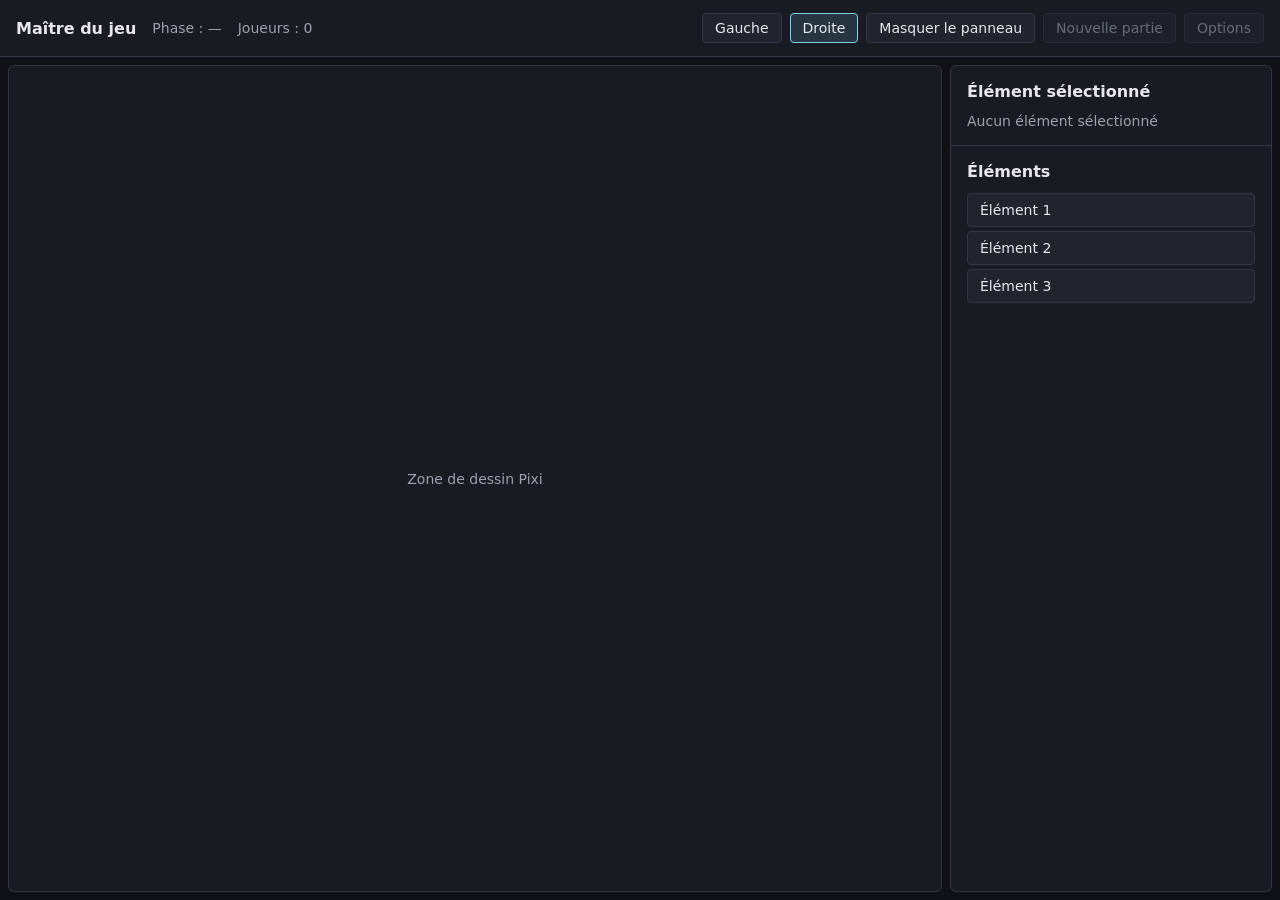
==== commit a89adb2a: "0.0.35" ====
--- a/appMJ/index.html
+++ b/appMJ/index.html
@@ -2,10 +2,15 @@
 <html lang="fr">
   <head>
     <meta charset="UTF-8" />
-    <meta name="viewport" content="width=device-width, initial-scale=1.0, maximum-scale=1.0, user-scalable=no, viewport-fit=cover" />
-    <title>Loup-Garou — Maître du jeu</title>
-    <script type="module" crossorigin src="./assets/index-BoTHQ-Fe.js"></script>
-    <link rel="stylesheet" crossorigin href="./assets/index-C7vZO_1y.css">
+    <meta name="viewport" content="width=device-width, initial-scale=1.0" />
+    <title>Maître du jeu</title>
+    <script type="module" crossorigin src="/appMJ/assets/index-DHizdDw4.js"></script>
+    <link rel="modulepreload" crossorigin href="/appMJ/assets/CanvasPool-DG0ZruSi.js">
+    <link rel="modulepreload" crossorigin href="/appMJ/assets/canvasUtils-CzAx5GPx.js">
+    <link rel="modulepreload" crossorigin href="/appMJ/assets/RenderTargetSystem-DDyHZ__r.js">
+    <link rel="modulepreload" crossorigin href="/appMJ/assets/getTextureBatchBindGroup-1JsazWzW.js">
+    <link rel="modulepreload" crossorigin href="/appMJ/assets/getTexelRangeRects-Baf2eLxI.js">
+    <link rel="stylesheet" crossorigin href="/appMJ/assets/index-C3l7ocJX.css">
   </head>
   <body>
     <div id="root"></div>
--- a/appMJ/assets/index-C3l7ocJX.css
+++ b/appMJ/assets/index-C3l7ocJX.css
@@ -0,0 +1 @@
+.canvas-area{background:var(--surface);border:1px solid var(--border);border-radius:6px;flex:auto;min-width:0;min-height:0;position:relative;overflow:hidden}.canvas-area__stage,.canvas-area__stage canvas{width:100%;height:100%;display:block}.canvas-area__placeholder{color:var(--text-muted);pointer-events:none;place-items:center;font-size:.875rem;display:grid;position:absolute;inset:0}.role-modal__overlay{z-index:100;background:#000000b3;justify-content:center;align-items:center;padding:1rem;display:flex;position:fixed;inset:0}.role-modal{--thief:#2ab56f;--thief-light:#185134;background:var(--surface-raised);border:1px solid var(--border);border-radius:8px;flex-direction:column;width:min(760px,100%);max-height:85vh;display:flex;overflow:hidden;box-shadow:0 18px 50px #0000008c}.role-modal__header{background:var(--surface);border-bottom:1px solid var(--border);flex-direction:column;flex:none;gap:.35rem;padding:1rem 1.25rem;display:flex}.role-modal__header-top{justify-content:space-between;align-items:center;gap:1rem;display:flex}.role-modal__header h2{margin:0;font-size:1.15rem}.role-modal__summary{color:var(--text-muted);justify-content:space-between;gap:1rem;margin:0;font-size:.875rem;display:flex}.role-modal__summary-coef{font-variant-numeric:tabular-nums;text-align:left}.role-modal__summary-cards{font-variant-numeric:tabular-nums;text-align:right}.role-modal__close{font:inherit;color:var(--text-muted);cursor:pointer;background:0 0;border:0;padding:0 .4rem;font-size:1.5rem;line-height:1}.role-modal__close:hover{color:var(--text)}.role-modal__list{flex-direction:column;flex:auto;gap:4px;min-height:0;padding:.75rem 1rem;display:flex;overflow-y:auto}.role-modal__row{background:var(--team-soft);border-left:3px solid var(--team-accent);border-radius:4px;grid-template-columns:minmax(0,1fr) auto 56px auto;align-items:center;gap:.75rem;padding:.4rem .75rem;display:grid}.role-modal__row--selected{background-image:linear-gradient(color-mix(in srgb, var(--team-accent) 18%, transparent), color-mix(in srgb, var(--team-accent) 18%, transparent));box-shadow:inset 0 0 0 1px var(--team-accent)}.role-modal__row--selected .role-modal__name{color:#fde68a;font-weight:600}.role-modal__row--with-thief{grid-template-columns:minmax(0,1fr) auto 56px auto auto}.role-modal__row--thief-option{outline:1px dashed var(--thief);outline-offset:-2px}.role-modal__thief-toggle{width:26px;height:26px;font:inherit;color:var(--text-muted);cursor:pointer;background:var(--surface-raised);border:1px solid var(--border);border-radius:4px;place-items:center;padding:0;font-size:.75rem;font-weight:700;display:grid}.role-modal__thief-toggle:hover:not(:disabled){background:var(--surface-hover)}.role-modal__thief-toggle--active{color:var(--thief);background:var(--thief-light);border-color:var(--thief-light)}.role-modal__thief-toggle:disabled{cursor:not-allowed;opacity:.35}.role-modal__stepper{align-items:center;gap:.25rem;display:flex}.role-modal__stepper button{width:26px;height:26px;font:inherit;color:var(--text);cursor:pointer;background:var(--surface-raised);border:1px solid var(--border);border-radius:4px;place-items:center;padding:0;font-size:1rem;line-height:1;display:grid}.role-modal__stepper button:hover:not(:disabled){background:var(--surface-hover)}.role-modal__stepper button:disabled{color:var(--text-muted);cursor:not-allowed;opacity:.45}.role-modal__count{min-width:1.5rem;color:var(--team-text);font-variant-numeric:tabular-nums;text-align:center}.role-modal__name{text-overflow:ellipsis;white-space:nowrap;min-width:0;overflow:hidden}.role-modal__team{color:var(--team-badge-text);background:var(--team-badge-bg);border-radius:999px;padding:.15rem .6rem;font-size:.75rem}.role-modal__coef{color:var(--text-muted);font-variant-numeric:tabular-nums;text-align:right}.role-modal__coef--thief{color:var(--thief);font-weight:600}.role-modal__thief-counter{color:var(--thief);font-variant-numeric:tabular-nums;text-align:right;border-top:1px solid var(--border);flex:none;padding:.5rem 1.25rem;font-size:.875rem}.role-modal__footer{background:var(--surface);border-top:1px solid var(--border);flex:none;justify-content:flex-end;gap:.5rem;padding:.75rem 1.25rem;display:flex}.role-modal__footer button{font:inherit;color:var(--text);cursor:pointer;background:var(--surface-raised);border:1px solid var(--border);border-radius:4px;padding:.45rem 1rem;font-size:.875rem}.role-modal__footer button:hover:not(:disabled){background:var(--surface-hover)}.role-modal__footer button:disabled{color:var(--text-muted);cursor:not-allowed;opacity:.5}.side-panel{background:var(--surface);border:1px solid var(--border);border-radius:6px;flex-direction:column;flex:0 0 320px;width:320px;min-height:0;display:flex}.side-panel h2{margin:0 0 .75rem;font-size:1rem}.side-panel__details{border-bottom:1px solid var(--border);padding:1rem}.side-panel__list{flex:auto;min-height:0;padding:1rem;overflow-y:auto}.side-panel__empty{color:var(--text-muted);margin:0;font-size:.875rem}.side-panel__selected{margin:0;font-weight:600}.side-panel ul{flex-direction:column;gap:.25rem;margin:0;padding:0;list-style:none;display:flex}.side-panel li button{width:100%;font:inherit;color:var(--text);text-align:left;cursor:pointer;background:var(--surface-raised);border:1px solid var(--border);border-radius:4px;padding:.5rem .75rem;font-size:.875rem}.side-panel li button:hover{background:var(--surface-hover)}.side-panel li button[aria-pressed=true]{background:var(--accent-soft);border-color:var(--accent)}.top-menu{background:var(--surface);border-bottom:1px solid var(--border);flex:none;justify-content:space-between;align-items:center;gap:1rem;min-height:56px;padding:0 1rem;display:flex}.top-menu__brand{align-items:center;gap:1rem;display:flex}.top-menu__info{color:var(--text-muted);font-size:.875rem}.top-menu__actions{flex-wrap:wrap;gap:.5rem;display:flex}.top-menu__actions button{font:inherit;color:var(--text);cursor:pointer;background:var(--surface-raised);border:1px solid var(--border);border-radius:4px;padding:.4rem .75rem;font-size:.875rem}.top-menu__actions button:hover:not(:disabled){background:var(--surface-hover)}.top-menu__actions button[aria-pressed=true]{background:var(--accent-soft);border-color:var(--accent)}.top-menu__actions button:disabled{color:var(--text-muted);cursor:not-allowed;opacity:.6}:root{--lightningcss-light: ;--lightningcss-dark:initial;color-scheme:dark;--bg:#0f1115;--surface:#181b22;--surface-raised:#20242d;--surface-hover:#2a303b;--text:#e6e8ee;--text-muted:#9ca3af;--border:#313744;--accent:#7dd3fc;--accent-soft:#7dd3fc24;color:var(--text);background:var(--bg);font-family:system-ui,-apple-system,sans-serif}html,body,#root{height:100%;margin:0}.app-shell{flex-direction:column;height:100dvh;min-height:0;display:flex}.app-body{flex:auto;gap:8px;min-height:0;padding:8px;display:flex}.app-body--panel-left{flex-direction:row-reverse}
